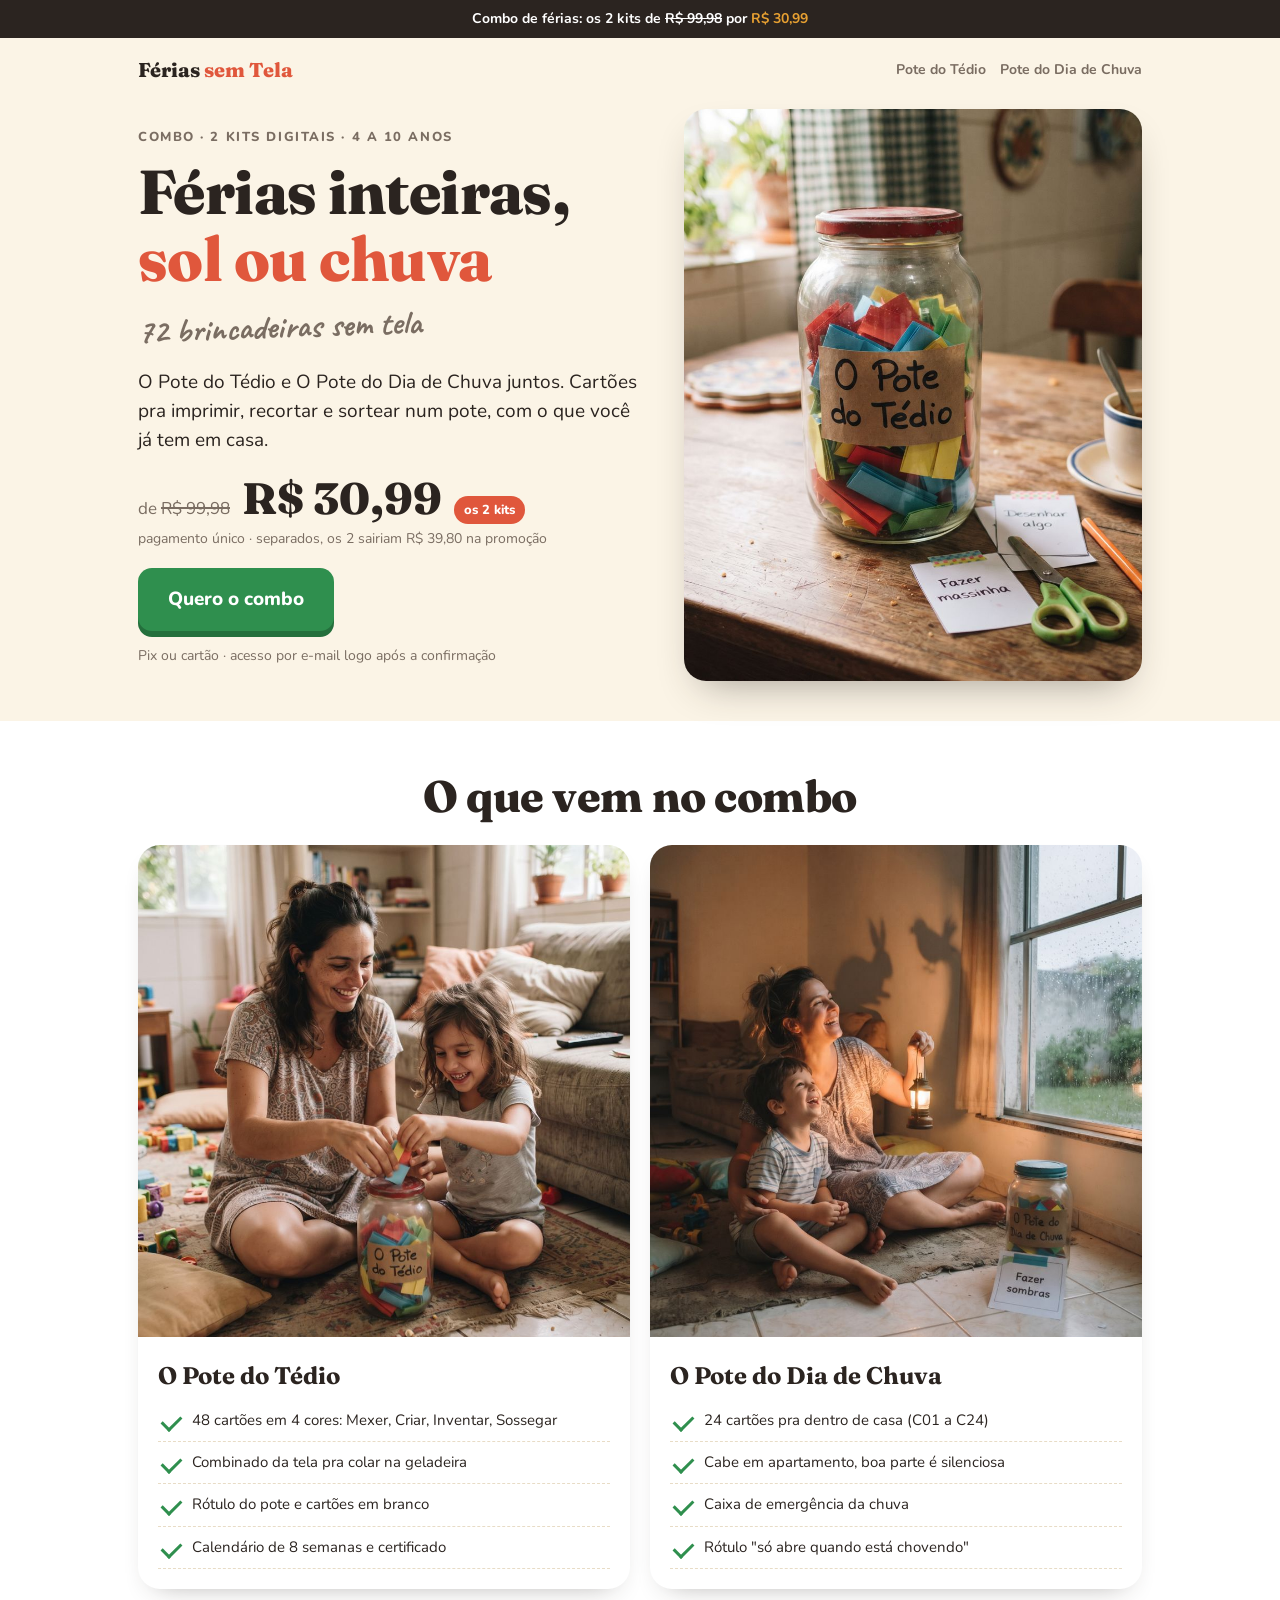
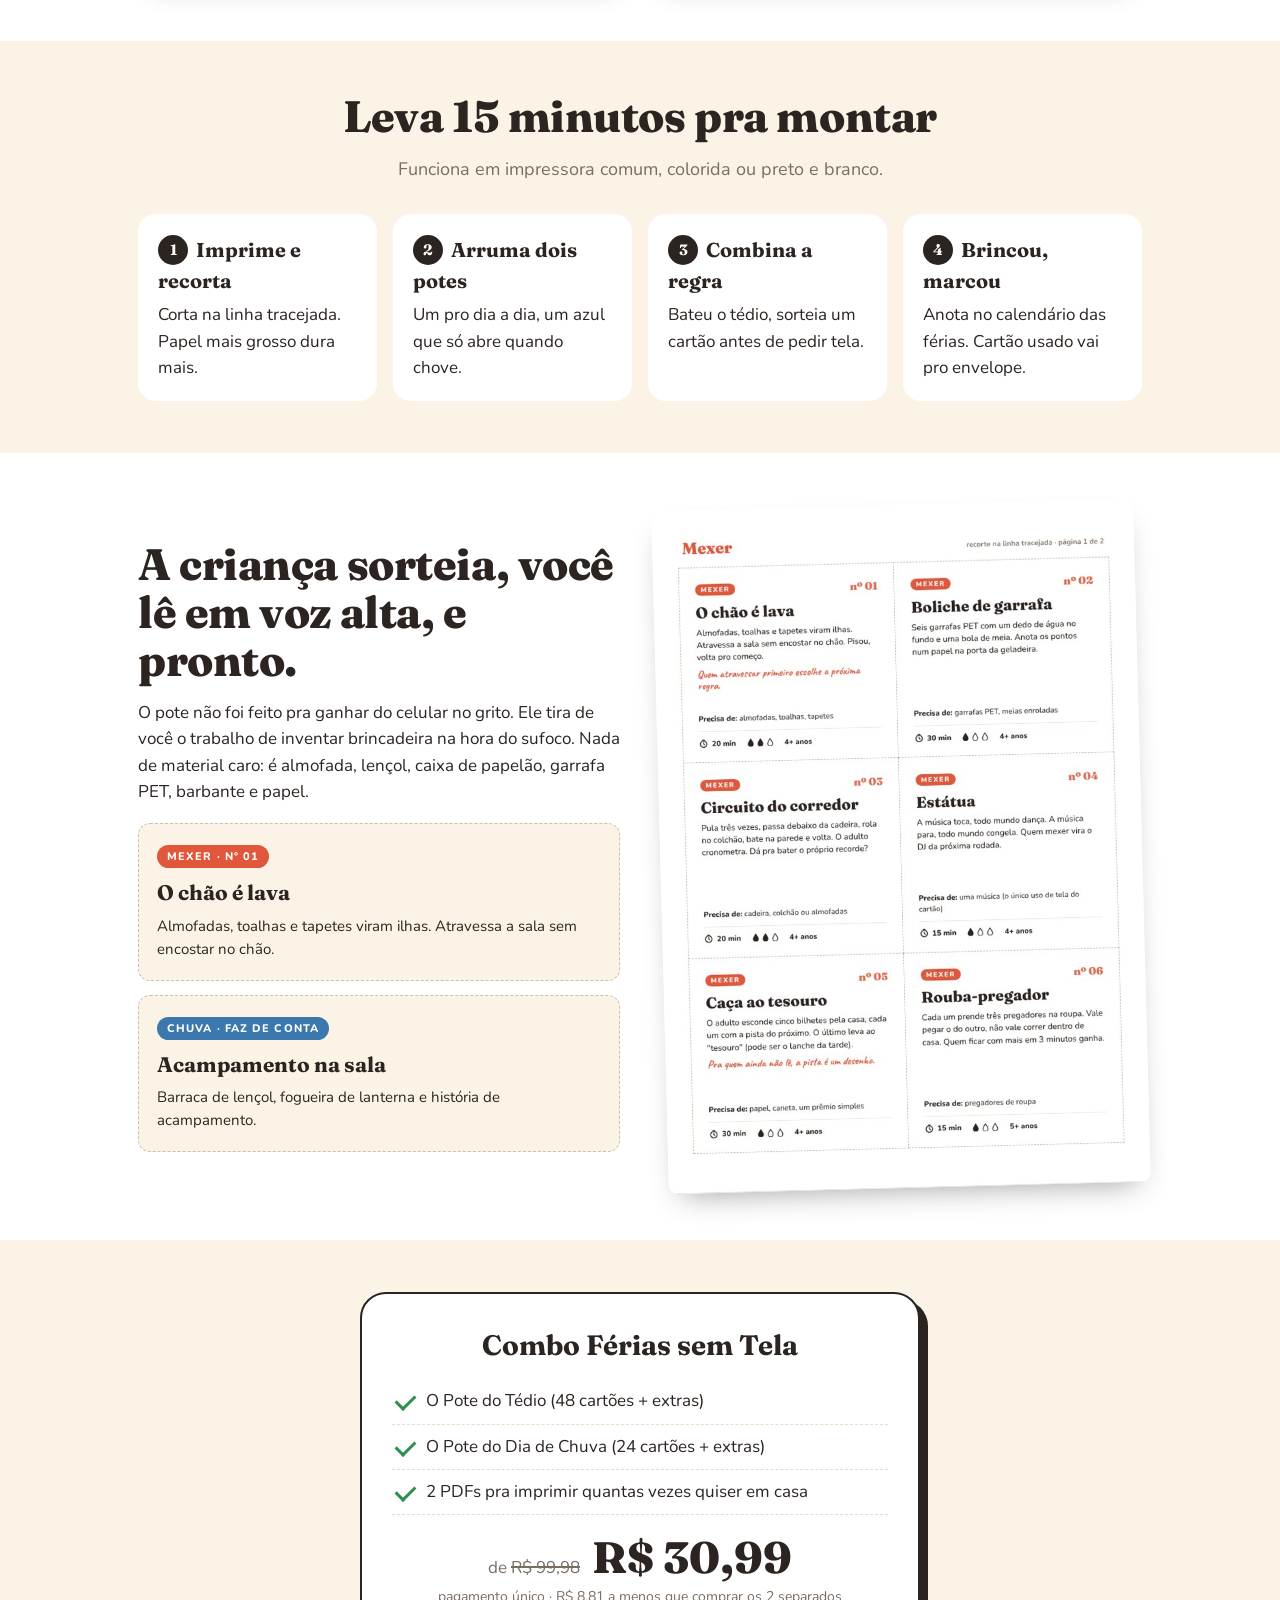
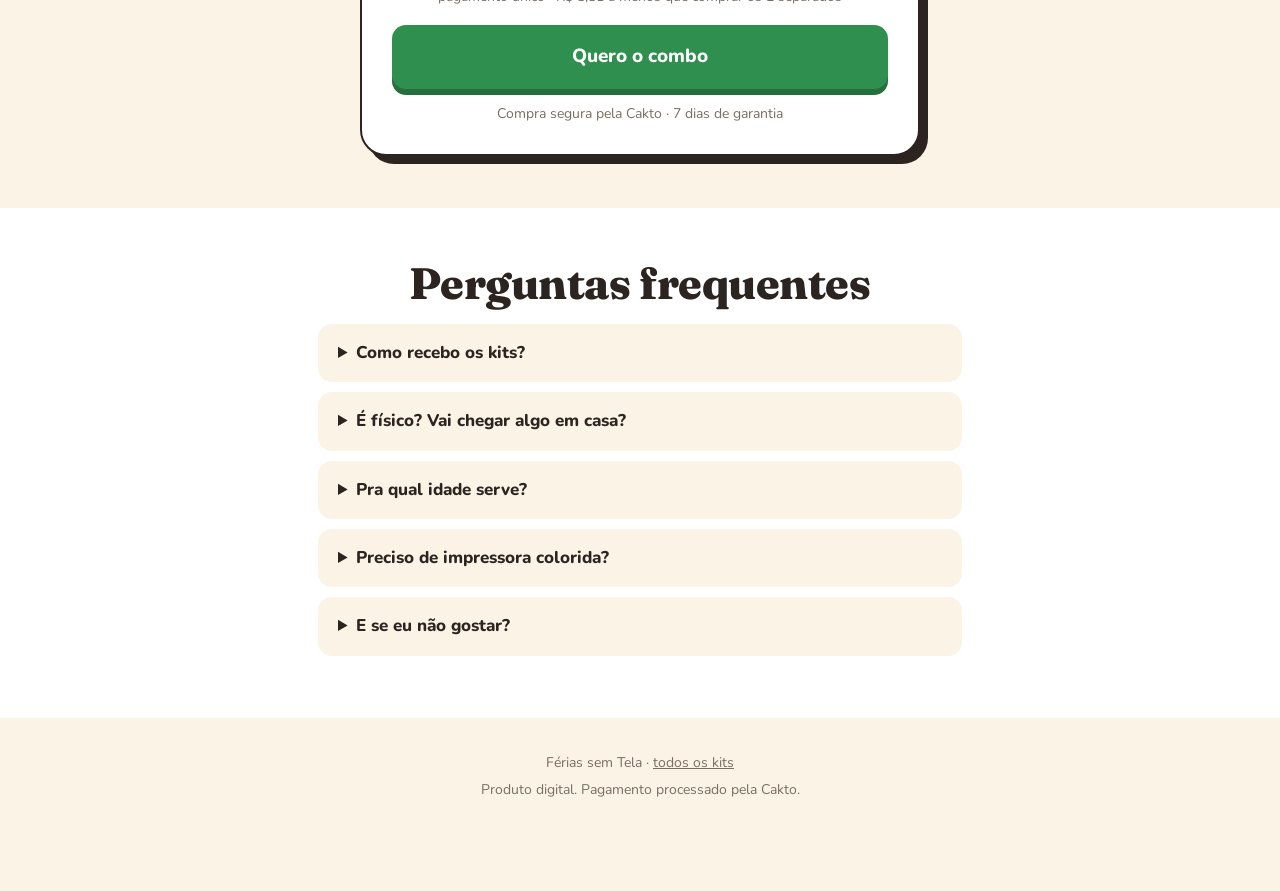
==== combo.html @ 8b65e2cc "Site de vendas Férias sem Tela Co-Authored-By: Claude Opus 5.5 <noreply@anthropic.com> Claude-Sessio" ====
<!doctype html>
<html lang="pt-BR">
<head>
<meta charset="utf-8">
<meta name="viewport" content="width=device-width,initial-scale=1">
<title>Combo Férias sem Tela · Pote do Tédio + Pote do Dia de Chuva</title>
<meta name="description" content="Os 2 kits digitais em PDF: 72 brincadeiras sem tela pra sortear num pote, pra dia de sol e dia de chuva. Para crianças de 4 a 10 anos.">
<meta property="og:title" content="Combo Férias sem Tela · 72 brincadeiras sem tela">
<meta property="og:description" content="O Pote do Tédio + O Pote do Dia de Chuva por R$ 30,99.">
<meta property="og:image" content="img/pote-mesa.jpg">
<link rel="preconnect" href="https://fonts.googleapis.com"><link rel="preconnect" href="https://fonts.gstatic.com" crossorigin>
<link href="https://fonts.googleapis.com/css2?family=Caveat:wght@700&family=Fraunces:opsz,wght@9..144,800&family=Nunito:wght@500;700;800&display=swap" rel="stylesheet">
<link rel="stylesheet" href="style.css">
</head>
<body>
<div class="bar">Combo de férias: os 2 kits de <s>R$ 99,98</s> por <b>R$ 30,99</b></div>
<header class="top"><div class="wrap">
  <a class="logo" href="index.html">Férias <span>sem Tela</span></a>
  <nav><a href="pote-do-tedio.html">Pote do Tédio</a><a href="dia-de-chuva.html">Pote do Dia de Chuva</a></nav>
</div></header>

<section class="hero" style="padding-top:8px"><div class="wrap grid">
  <div>
    <span class="kicker">Combo · 2 kits digitais · 4 a 10 anos</span>
    <h1 class="f">Férias inteiras, <em>sol ou chuva</em></h1>
    <div class="quote h">72 brincadeiras sem tela</div>
    <p class="lead">O Pote do Tédio e O Pote do Dia de Chuva juntos. Cartões pra imprimir, recortar e sortear num pote, com o que você já tem em casa.</p>
    <div class="price"><span class="from">de <s>R$ 99,98</s></span><span class="now">R$ 30,99</span><span class="tag">os 2 kits</span></div>
    <p class="small" style="margin-bottom:18px">pagamento único · separados, os 2 sairiam R$ 39,80 na promoção</p>
    <a class="btn" href="https://pay.cakto.com.br/urwafkb_1376239">Quero o combo</a>
    <p class="btn-note">Pix ou cartão · acesso por e-mail logo após a confirmação</p>
  </div>
  <div class="pic"><img src="img/pote-mesa.jpg" alt="Pote de cartões de brincadeira sobre a mesa" loading="eager"></div>
</div></section>

<section class="alt"><div class="wrap">
  <h2 class="f center">O que vem no combo</h2>
  <div class="prods" style="grid-template-columns:1fr 1fr;margin-top:24px">
    <div class="prod">
      <img src="img/mae-filha.jpg" alt="Mãe e filha com o Pote do Tédio" loading="lazy">
      <div class="in">
        <h3>O Pote do Tédio</h3>
        <ul class="check" style="font-size:15px">
          <li>48 cartões em 4 cores: Mexer, Criar, Inventar, Sossegar</li>
          <li>Combinado da tela pra colar na geladeira</li>
          <li>Rótulo do pote e cartões em branco</li>
          <li>Calendário de 8 semanas e certificado</li>
        </ul>
      </div>
    </div>
    <div class="prod">
      <img src="img/lanterna.jpg" alt="Mãe e filho brincando com lanterna em dia de chuva" loading="lazy">
      <div class="in">
        <h3>O Pote do Dia de Chuva</h3>
        <ul class="check" style="font-size:15px">
          <li>24 cartões pra dentro de casa (C01 a C24)</li>
          <li>Cabe em apartamento, boa parte é silenciosa</li>
          <li>Caixa de emergência da chuva</li>
          <li>Rótulo "só abre quando está chovendo"</li>
        </ul>
      </div>
    </div>
  </div>
</div></section>

<section><div class="wrap">
  <h2 class="f center">Leva 15 minutos pra montar</h2>
  <p class="sub center">Funciona em impressora comum, colorida ou preto e branco.</p>
  <div class="steps">
    <div class="step"><b>Imprime e recorta</b>Corta na linha tracejada. Papel mais grosso dura mais.</div>
    <div class="step"><b>Arruma dois potes</b>Um pro dia a dia, um azul que só abre quando chove.</div>
    <div class="step"><b>Combina a regra</b>Bateu o tédio, sorteia um cartão antes de pedir tela.</div>
    <div class="step"><b>Brincou, marcou</b>Anota no calendário das férias. Cartão usado vai pro envelope.</div>
  </div>
</div></section>

<section class="alt"><div class="wrap two">
  <div>
    <h2 class="f">A criança sorteia, você lê em voz alta, e pronto.</h2>
    <p>O pote não foi feito pra ganhar do celular no grito. Ele tira de você o trabalho de inventar brincadeira na hora do sufoco. Nada de material caro: é almofada, lençol, caixa de papelão, garrafa PET, barbante e papel.</p>
    <div class="cards-ex" style="grid-template-columns:1fr;margin-top:18px">
      <div class="card-ex"><span class="pill" style="background:var(--mexer)">Mexer · nº 01</span><h3>O chão é lava</h3><p>Almofadas, toalhas e tapetes viram ilhas. Atravessa a sala sem encostar no chão.</p></div>
      <div class="card-ex"><span class="pill" style="background:var(--inventar)">Chuva · Faz de conta</span><h3>Acampamento na sala</h3><p>Barraca de lençol, fogueira de lanterna e história de acampamento.</p></div>
    </div>
  </div>
  <div class="paper-shot"><img src="img/previa-cartoes.jpg" alt="Página de cartões do Pote do Tédio" loading="lazy"></div>
</div></section>

<section id="comprar"><div class="wrap">
  <div class="offer">
    <h3>Combo Férias sem Tela</h3>
    <ul class="check">
      <li>O Pote do Tédio (48 cartões + extras)</li>
      <li>O Pote do Dia de Chuva (24 cartões + extras)</li>
      <li>2 PDFs pra imprimir quantas vezes quiser em casa</li>
    </ul>
    <div class="price"><span class="from">de <s>R$ 99,98</s></span><span class="now">R$ 30,99</span></div>
    <p class="small" style="margin-bottom:18px">pagamento único · R$ 8,81 a menos que comprar os 2 separados</p>
    <a class="btn block" href="https://pay.cakto.com.br/urwafkb_1376239">Quero o combo</a>
    <p class="btn-note">Compra segura pela Cakto · 7 dias de garantia</p>
  </div>
</div></section>

<section class="alt"><div class="wrap narrow">
  <h2 class="f center">Perguntas frequentes</h2>
  <details><summary>Como recebo os kits?</summary><p>Assim que o pagamento é confirmado, chega no seu e-mail o link de acesso com os 2 PDFs. No Pix costuma ser na hora. Confere também a caixa de spam e promoções.</p></details>
  <details><summary>É físico? Vai chegar algo em casa?</summary><p>Não. São arquivos digitais em PDF pra você imprimir em casa ou numa papelaria.</p></details>
  <details><summary>Pra qual idade serve?</summary><p>Crianças de 4 a 10 anos. Brincadeiras com tesoura, fogão ou água sempre com um adulto por perto.</p></details>
  <details><summary>Preciso de impressora colorida?</summary><p>Não. Fica mais bonito colorido, mas funciona em preto e branco.</p></details>
  <details><summary>E se eu não gostar?</summary><p>Você tem 7 dias de garantia. É só pedir o reembolso pela Cakto ou pelo e-mail de suporte que vem na compra.</p></details>
</div></section>

<footer><div class="wrap">
  <p>Férias sem Tela · <a href="index.html">todos os kits</a></p>
  <p style="margin-top:6px">Produto digital. Pagamento processado pela Cakto.</p>
</div></footer>

<div class="sticky"><div class="p"><small>os 2 kits por</small>R$ 30,99</div><a class="btn" href="https://pay.cakto.com.br/urwafkb_1376239">Quero o combo</a></div>
</body>
</html>
---- style.css ----
:root{
  --ink:#2B2420; --paper:#FBF4E6; --soft:#7A6D62; --line:#E8DCC6;
  --mexer:#E0573C; --criar:#E7A031; --inventar:#3B78AE; --sossegar:#4F9466;
  --cta:#2F8F4E; --cta-dark:#246F3C;
}
*{box-sizing:border-box;margin:0;padding:0}
html{scroll-behavior:smooth}
body{font-family:'Nunito',system-ui,sans-serif;color:var(--ink);background:var(--paper);line-height:1.55;font-size:17px}
img{max-width:100%;display:block}
a{color:inherit}
.f{font-family:'Fraunces',Georgia,serif;font-weight:800;letter-spacing:-.01em;line-height:1.08}
.h{font-family:'Caveat',cursive;font-weight:700}
.wrap{max-width:1040px;margin:0 auto;padding:0 18px}
.narrow{max-width:680px;margin:0 auto}

/* top bar */
.bar{background:var(--ink);color:#fff;text-align:center;font-size:14px;font-weight:700;padding:8px 12px}
.bar b{color:var(--criar)}

header.top{padding:16px 0}
header.top .wrap{display:flex;justify-content:space-between;align-items:center}
.logo{font-family:'Fraunces',serif;font-weight:800;font-size:20px;text-decoration:none}
.logo span{color:var(--mexer)}
header.top nav a{font-size:14px;font-weight:700;color:var(--soft);text-decoration:none;margin-left:14px}

/* hero */
.hero{padding:22px 0 40px}
.hero .grid{display:grid;grid-template-columns:1.05fr .95fr;gap:40px;align-items:center}
.kicker{display:inline-block;font-weight:800;font-size:13px;letter-spacing:.12em;text-transform:uppercase;color:var(--soft);margin-bottom:12px}
.hero h1{font-size:clamp(38px,6vw,62px);margin-bottom:6px}
.hero h1 em{font-style:normal;color:var(--mexer)}
.hero.chuva h1 em{color:var(--inventar)}
.hero .quote{font-size:34px;color:var(--soft);margin:2px 0 14px;transform:rotate(-2deg);display:inline-block}
.hero p.lead{font-size:19px;margin-bottom:20px;max-width:520px}
.hero .pic{border-radius:22px;overflow:hidden;box-shadow:0 18px 40px -18px rgba(43,36,32,.45);aspect-ratio:4/5}
.hero .pic img{width:100%;height:100%;object-fit:cover}

/* price + button */
.price{display:flex;align-items:baseline;gap:12px;flex-wrap:wrap;margin-bottom:4px}
.price .from{color:var(--soft);font-size:17px}
.price .from s{text-decoration-thickness:2px}
.price .now{font-family:'Fraunces',serif;font-weight:800;font-size:44px;line-height:1}
.price .tag{background:var(--mexer);color:#fff;font-weight:800;font-size:13px;padding:4px 10px;border-radius:999px}
.small{font-size:14px;color:var(--soft)}
.btn{display:inline-block;background:var(--cta);color:#fff;text-decoration:none;font-weight:800;font-size:19px;padding:17px 30px;border-radius:14px;box-shadow:0 6px 0 var(--cta-dark);transition:transform .08s,box-shadow .08s;text-align:center}
.btn:hover{transform:translateY(2px);box-shadow:0 4px 0 var(--cta-dark)}
.btn:active{transform:translateY(6px);box-shadow:0 0 0 var(--cta-dark)}
.btn.block{display:block;width:100%}
.btn-note{margin-top:14px;font-size:14px;color:var(--soft)}
.ghost{display:inline-block;margin-top:12px;font-weight:700;color:var(--inventar)}

/* sections */
section{padding:52px 0}
section.alt{background:#fff}
h2.f{font-size:clamp(30px,4.4vw,44px);margin-bottom:16px}
.center{text-align:center}
.sub{color:var(--soft);font-size:18px;max-width:620px;margin:0 auto 30px}

.steps{display:grid;grid-template-columns:repeat(4,1fr);gap:16px;counter-reset:s}
.step{background:var(--paper);border-radius:18px;padding:20px}
section:not(.alt) .step{background:#fff}
.step b{display:block;font-family:'Fraunces',serif;font-size:20px;margin-bottom:6px}
.step b:before{counter-increment:s;content:counter(s);display:inline-grid;place-items:center;width:30px;height:30px;border-radius:50%;background:var(--ink);color:#fff;font-size:15px;margin-right:8px;vertical-align:2px}

.colors{display:grid;grid-template-columns:repeat(4,1fr);gap:14px}
.color{border-radius:18px;padding:20px;color:#fff}
.color b{font-family:'Fraunces',serif;font-size:24px;display:block;margin-bottom:4px}

.two{display:grid;grid-template-columns:1fr 1fr;gap:40px;align-items:center}
.photo{border-radius:20px;overflow:hidden;box-shadow:0 14px 30px -16px rgba(43,36,32,.4)}
.paper-shot{border-radius:10px;overflow:hidden;box-shadow:0 14px 30px -14px rgba(43,36,32,.45);transform:rotate(-1.5deg);background:#fff}

ul.check{list-style:none}
ul.check li{padding:9px 0 9px 34px;position:relative;border-bottom:1px dashed var(--line)}
ul.check li:before{content:"";position:absolute;left:4px;top:15px;width:16px;height:9px;border-left:3px solid var(--cta);border-bottom:3px solid var(--cta);transform:rotate(-45deg)}

.cards-ex{display:grid;grid-template-columns:repeat(3,1fr);gap:14px}
.card-ex{background:#fff;border:1.5px dashed #cdbfa8;border-radius:12px;padding:18px}
section.alt .card-ex{background:var(--paper)}
.card-ex .pill{display:inline-block;color:#fff;font-weight:800;font-size:11px;letter-spacing:.1em;text-transform:uppercase;padding:3px 10px;border-radius:999px;margin-bottom:8px}
.card-ex h3{font-family:'Fraunces',serif;font-size:21px;margin-bottom:6px}
.card-ex p{font-size:15px}

/* offer box */
.offer{background:#fff;border:2.5px solid var(--ink);border-radius:26px;padding:30px;max-width:560px;margin:0 auto;text-align:center;box-shadow:8px 8px 0 var(--ink)}
.offer h3{font-family:'Fraunces',serif;font-size:28px;margin-bottom:10px}
.offer ul.check{text-align:left;margin:12px 0 20px}
.offer .price{justify-content:center}

.upsell{margin-top:26px;background:#EAF1F8;border-radius:18px;padding:20px;max-width:560px;margin-left:auto;margin-right:auto;text-align:center}
.upsell b{font-family:'Fraunces',serif;font-size:20px;display:block;margin-bottom:4px}

/* faq */
details{background:#fff;border-radius:14px;padding:16px 20px;margin-bottom:10px}
section.alt details{background:var(--paper)}
summary{font-weight:800;cursor:pointer}
details p{margin-top:8px;color:#4a3f38}

/* products grid on index */
.prods{display:grid;grid-template-columns:repeat(3,1fr);gap:20px}
.prod{background:#fff;border-radius:22px;overflow:hidden;display:flex;flex-direction:column;box-shadow:0 12px 28px -18px rgba(43,36,32,.45)}
.prod img{aspect-ratio:1/1;object-fit:cover;width:100%}
.prod .in{padding:20px;display:flex;flex-direction:column;flex:1}
.prod h3{font-family:'Fraunces',serif;font-size:24px;margin-bottom:6px}
.prod p{font-size:15px;color:#4a3f38;margin-bottom:14px;flex:1}
.prod .price .now{font-size:32px}
.prod.best{outline:3px solid var(--mexer)}
.ribbon{background:var(--mexer);color:#fff;font-weight:800;font-size:13px;text-align:center;padding:6px}

footer{padding:34px 0 90px;text-align:center;font-size:14px;color:var(--soft)}
footer a{color:var(--soft)}

/* sticky mobile buy */
.sticky{display:none}

@media (max-width:820px){
  body{font-size:16px}
  .hero .grid,.two{grid-template-columns:1fr;gap:24px}
  .hero .pic{order:-1;aspect-ratio:1/1}
  .steps,.colors{grid-template-columns:1fr 1fr}
  .cards-ex,.prods{grid-template-columns:1fr}
  header.top nav{display:none}
  section{padding:40px 0}
  .offer{padding:22px;box-shadow:5px 5px 0 var(--ink)}
  .sticky{display:flex;position:fixed;left:0;right:0;bottom:0;background:#fff;border-top:1px solid var(--line);padding:10px 14px;gap:12px;align-items:center;z-index:9}
  .sticky .p{font-family:'Fraunces',serif;font-weight:800;font-size:22px;line-height:1}
  .sticky .p small{display:block;font-family:'Nunito';font-weight:700;font-size:12px;color:var(--soft)}
  .sticky .btn{flex:1;padding:13px 10px;font-size:17px}
}
@media (max-width:420px){.steps,.colors{grid-template-columns:1fr}}
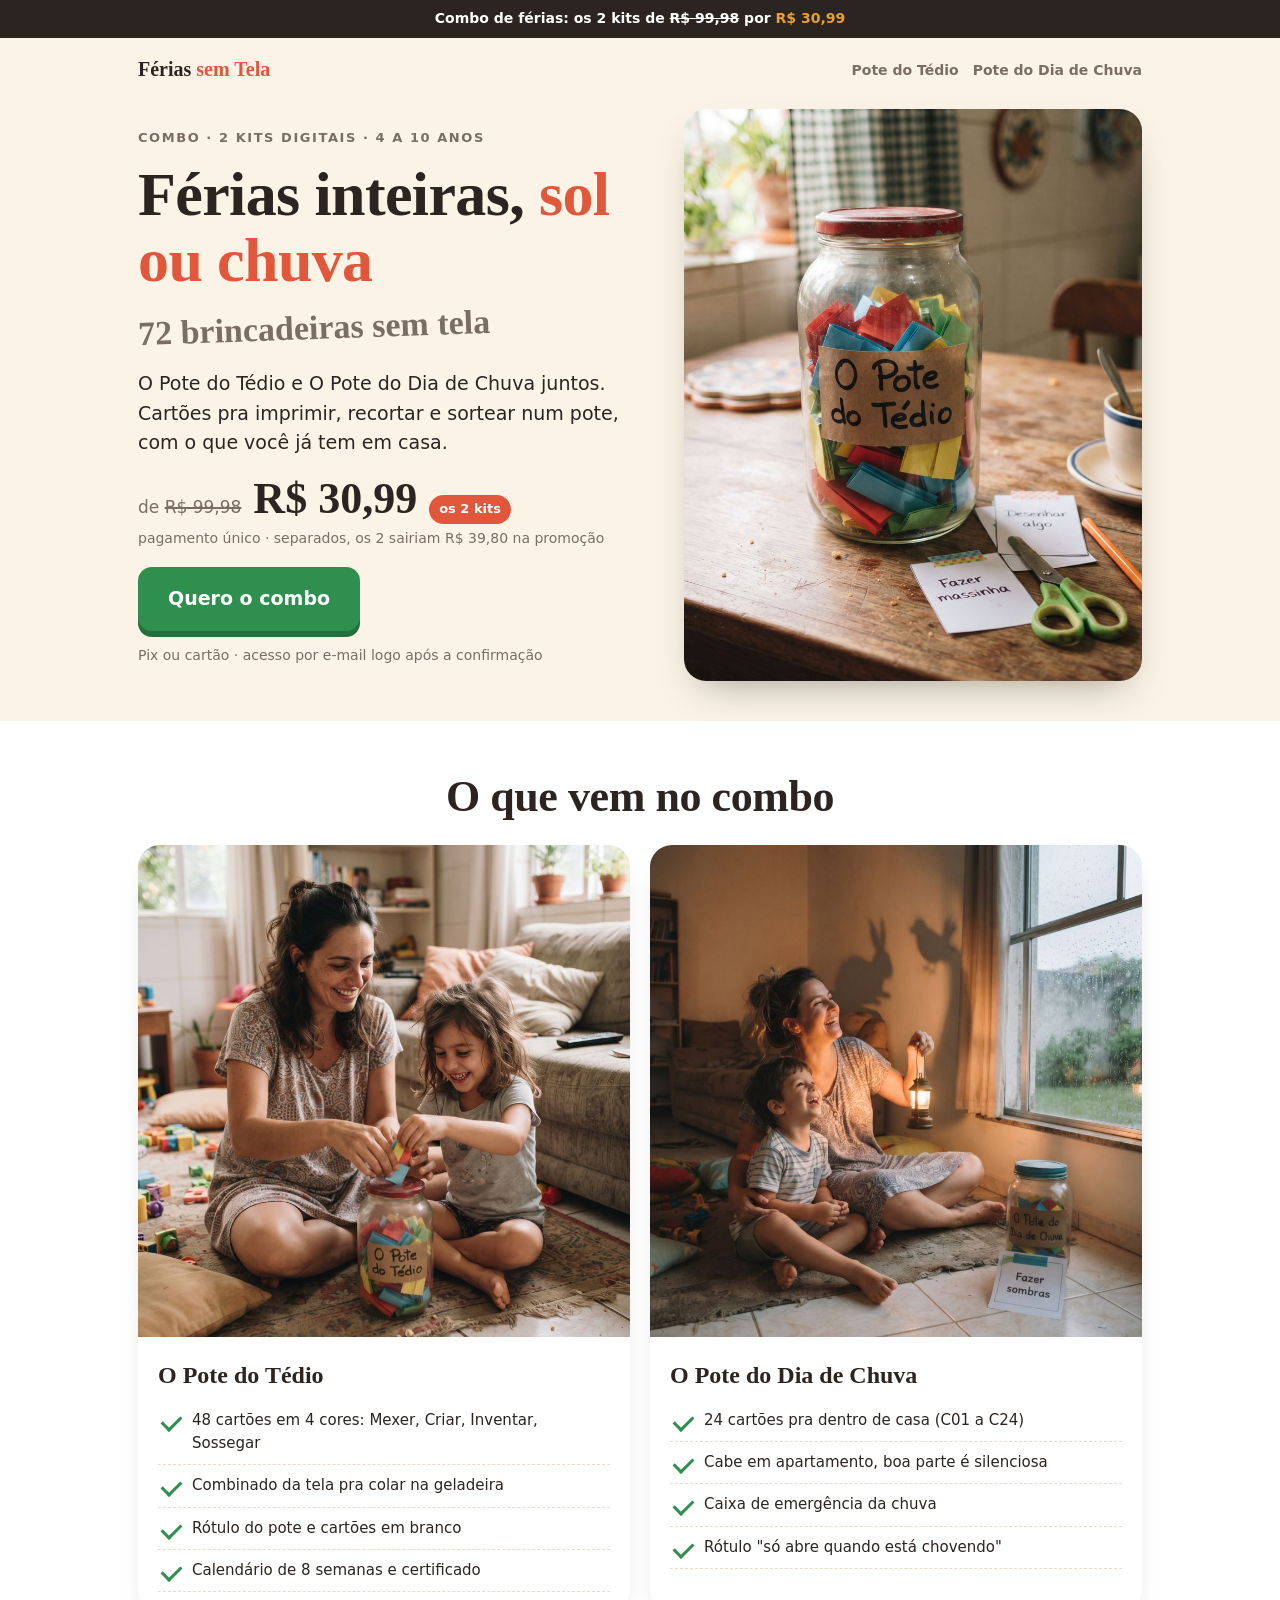
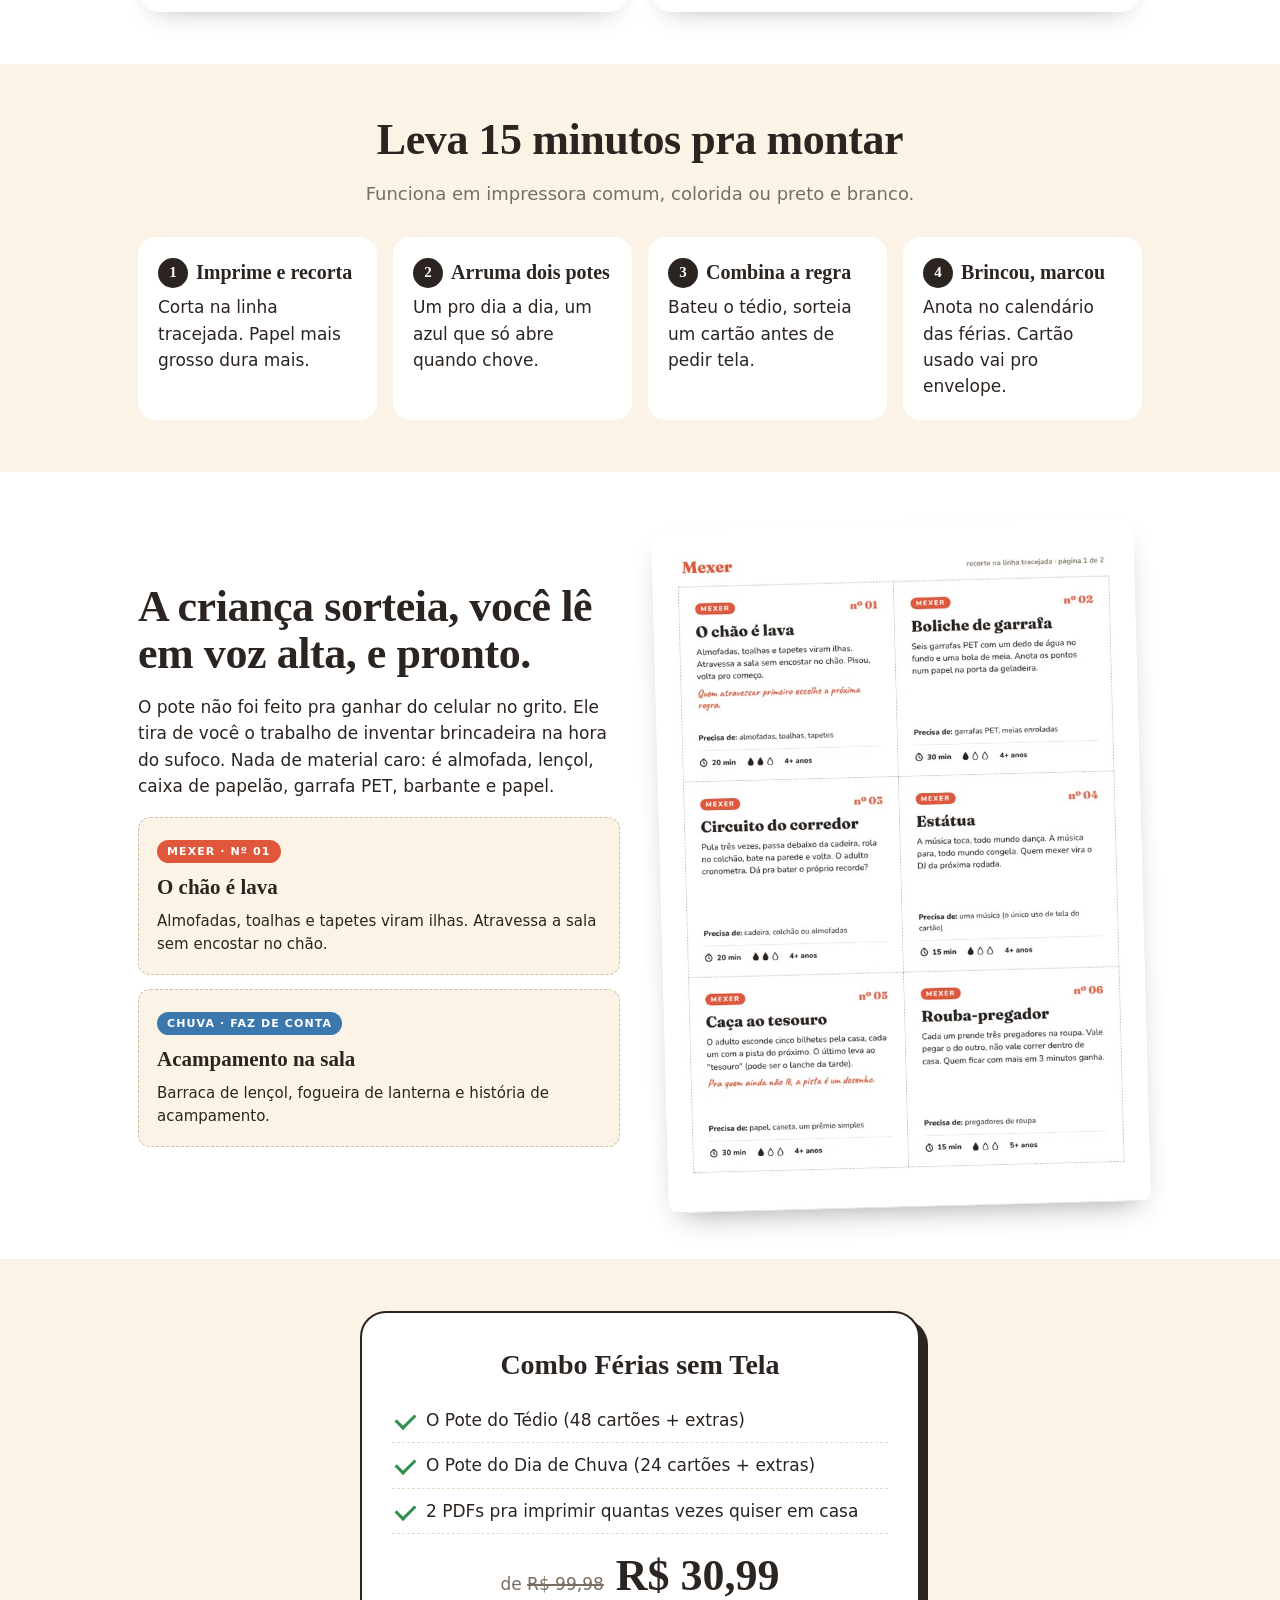
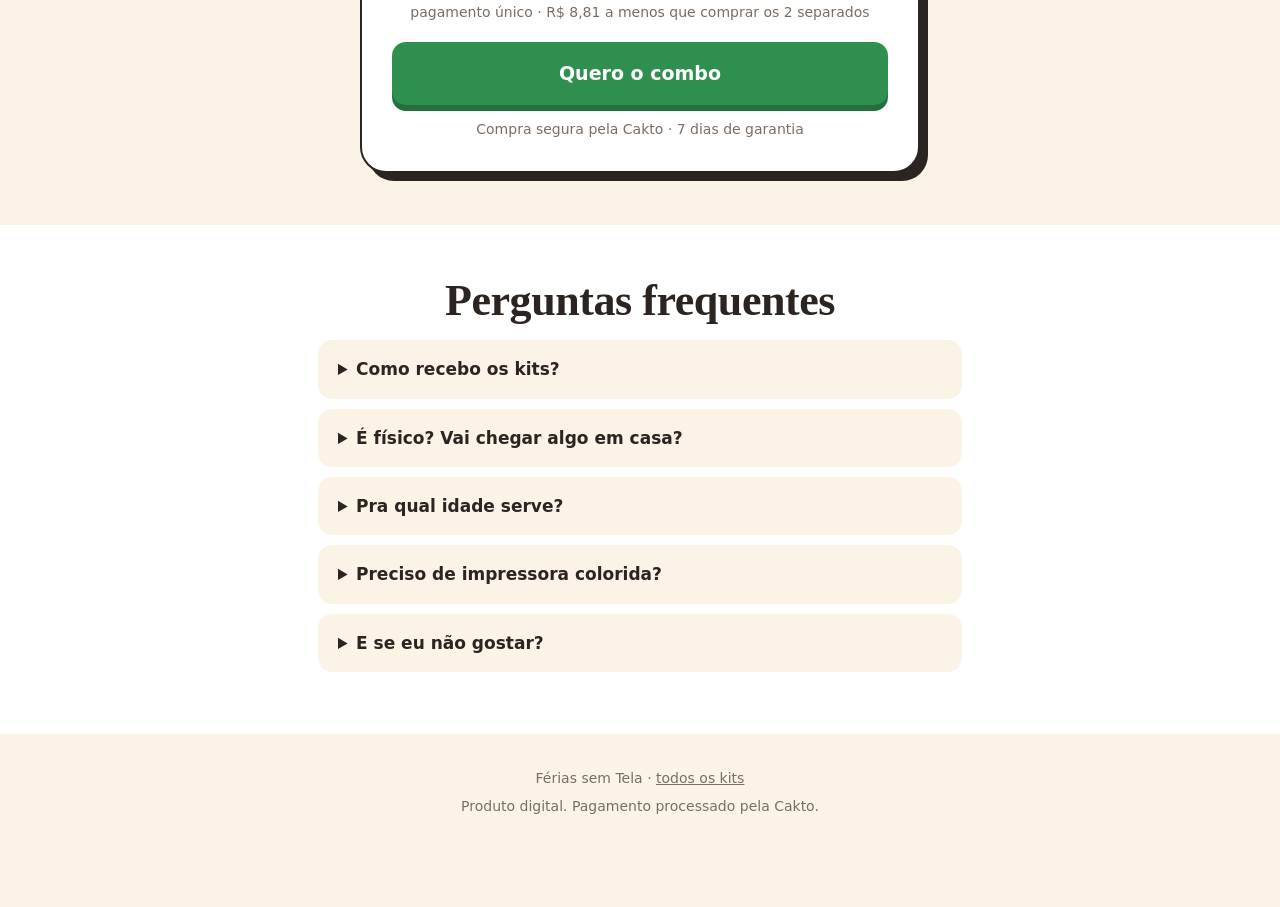
==== commit ea265f32: "Página do Pote do Tédio: botão de compra na primeira tela do celular e carregamento mais rápido - Ce" ====
--- a/combo.html
+++ b/combo.html
@@ -9,8 +9,31 @@
 <meta property="og:description" content="O Pote do Tédio + O Pote do Dia de Chuva por R$ 30,99.">
 <meta property="og:image" content="img/pote-mesa.jpg">
 <link rel="preconnect" href="https://fonts.googleapis.com"><link rel="preconnect" href="https://fonts.gstatic.com" crossorigin>
-<link href="https://fonts.googleapis.com/css2?family=Caveat:wght@700&family=Fraunces:opsz,wght@9..144,800&family=Nunito:wght@500;700;800&display=swap" rel="stylesheet">
+<link rel="stylesheet" href="https://fonts.googleapis.com/css2?family=Caveat:wght@700&family=Fraunces:opsz,wght@9..144,800&family=Nunito:wght@500;700;800&display=swap" media="print" onload="this.media=\'all\'"><noscript><link rel="stylesheet" href="https://fonts.googleapis.com/css2?family=Caveat:wght@700&family=Fraunces:opsz,wght@9..144,800&family=Nunito:wght@500;700;800&display=swap"></noscript>
 <link rel="stylesheet" href="style.css">
+<!-- Meta Pixel Code -->
+<script>
+!function(f,b,e,v,n,t,s)
+{if(f.fbq)return;n=f.fbq=function(){n.callMethod?
+n.callMethod.apply(n,arguments):n.queue.push(arguments)};
+if(!f._fbq)f._fbq=n;n.push=n;n.loaded=!0;n.version='2.0';
+n.queue=[];t=b.createElement(e);t.async=!0;
+t.src=v;s=b.getElementsByTagName(e)[0];
+s.parentNode.insertBefore(t,s)}(window, document,'script',
+'https://connect.facebook.net/en_US/fbevents.js');
+fbq('init', '1176444368263800');
+fbq('track', 'PageView');
+document.addEventListener('click',function(e){
+  var a=e.target.closest&&e.target.closest('a[href*="pay.cakto.com.br"]');
+  if(!a)return;
+  var v=a.getAttribute('data-valor')||'19.90';
+  fbq('track','InitiateCheckout',{value:parseFloat(v),currency:'BRL'});
+});
+</script>
+<noscript><img height="1" width="1" style="display:none"
+src="https://www.facebook.com/tr?id=1176444368263800&ev=PageView&noscript=1"
+/></noscript>
+<!-- End Meta Pixel Code -->
 </head>
 <body>
 <div class="bar">Combo de férias: os 2 kits de <s>R$ 99,98</s> por <b>R$ 30,99</b></div>
@@ -27,7 +50,7 @@
     <p class="lead">O Pote do Tédio e O Pote do Dia de Chuva juntos. Cartões pra imprimir, recortar e sortear num pote, com o que você já tem em casa.</p>
     <div class="price"><span class="from">de <s>R$ 99,98</s></span><span class="now">R$ 30,99</span><span class="tag">os 2 kits</span></div>
     <p class="small" style="margin-bottom:18px">pagamento único · separados, os 2 sairiam R$ 39,80 na promoção</p>
-    <a class="btn" href="https://pay.cakto.com.br/urwafkb_1376239">Quero o combo</a>
+    <a class="btn" href="https://pay.cakto.com.br/urwafkb_1376239" data-valor="30.99">Quero o combo</a>
     <p class="btn-note">Pix ou cartão · acesso por e-mail logo após a confirmação</p>
   </div>
   <div class="pic"><img src="img/pote-mesa.jpg" alt="Pote de cartões de brincadeira sobre a mesa" loading="eager"></div>
@@ -96,7 +119,7 @@
     </ul>
     <div class="price"><span class="from">de <s>R$ 99,98</s></span><span class="now">R$ 30,99</span></div>
     <p class="small" style="margin-bottom:18px">pagamento único · R$ 8,81 a menos que comprar os 2 separados</p>
-    <a class="btn block" href="https://pay.cakto.com.br/urwafkb_1376239">Quero o combo</a>
+    <a class="btn block" href="https://pay.cakto.com.br/urwafkb_1376239" data-valor="30.99">Quero o combo</a>
     <p class="btn-note">Compra segura pela Cakto · 7 dias de garantia</p>
   </div>
 </div></section>
@@ -115,6 +138,6 @@
   <p style="margin-top:6px">Produto digital. Pagamento processado pela Cakto.</p>
 </div></footer>
 
-<div class="sticky"><div class="p"><small>os 2 kits por</small>R$ 30,99</div><a class="btn" href="https://pay.cakto.com.br/urwafkb_1376239">Quero o combo</a></div>
+<div class="sticky"><div class="p"><small>os 2 kits por</small>R$ 30,99</div><a class="btn" href="https://pay.cakto.com.br/urwafkb_1376239" data-valor="30.99">Quero o combo</a></div>
 </body>
 </html>
--- a/style.css
+++ b/style.css
@@ -116,7 +116,18 @@
 @media (max-width:820px){
   body{font-size:16px}
   .hero .grid,.two{grid-template-columns:1fr;gap:24px}
-  .hero .pic{order:-1;aspect-ratio:1/1}
+  .hero{padding:4px 0 32px}
+  .hero .grid{gap:16px}
+  .hero .pic{order:-1;aspect-ratio:2/1;border-radius:16px}
+  .hero .pic img{object-position:50% 35%}
+  .hero .kicker{display:none}
+  .hero h1{font-size:36px}
+  .hero .quote{font-size:28px;margin:0 0 8px}
+  .hero p.lead{font-size:16px;margin-bottom:12px}
+  .hero .price .now{font-size:38px}
+  .hero .grid > div > .small{display:none}
+  .hero .btn{display:block;width:100%}
+  header.top{padding:10px 0}
   .steps,.colors{grid-template-columns:1fr 1fr}
   .cards-ex,.prods{grid-template-columns:1fr}
   header.top nav{display:none}
